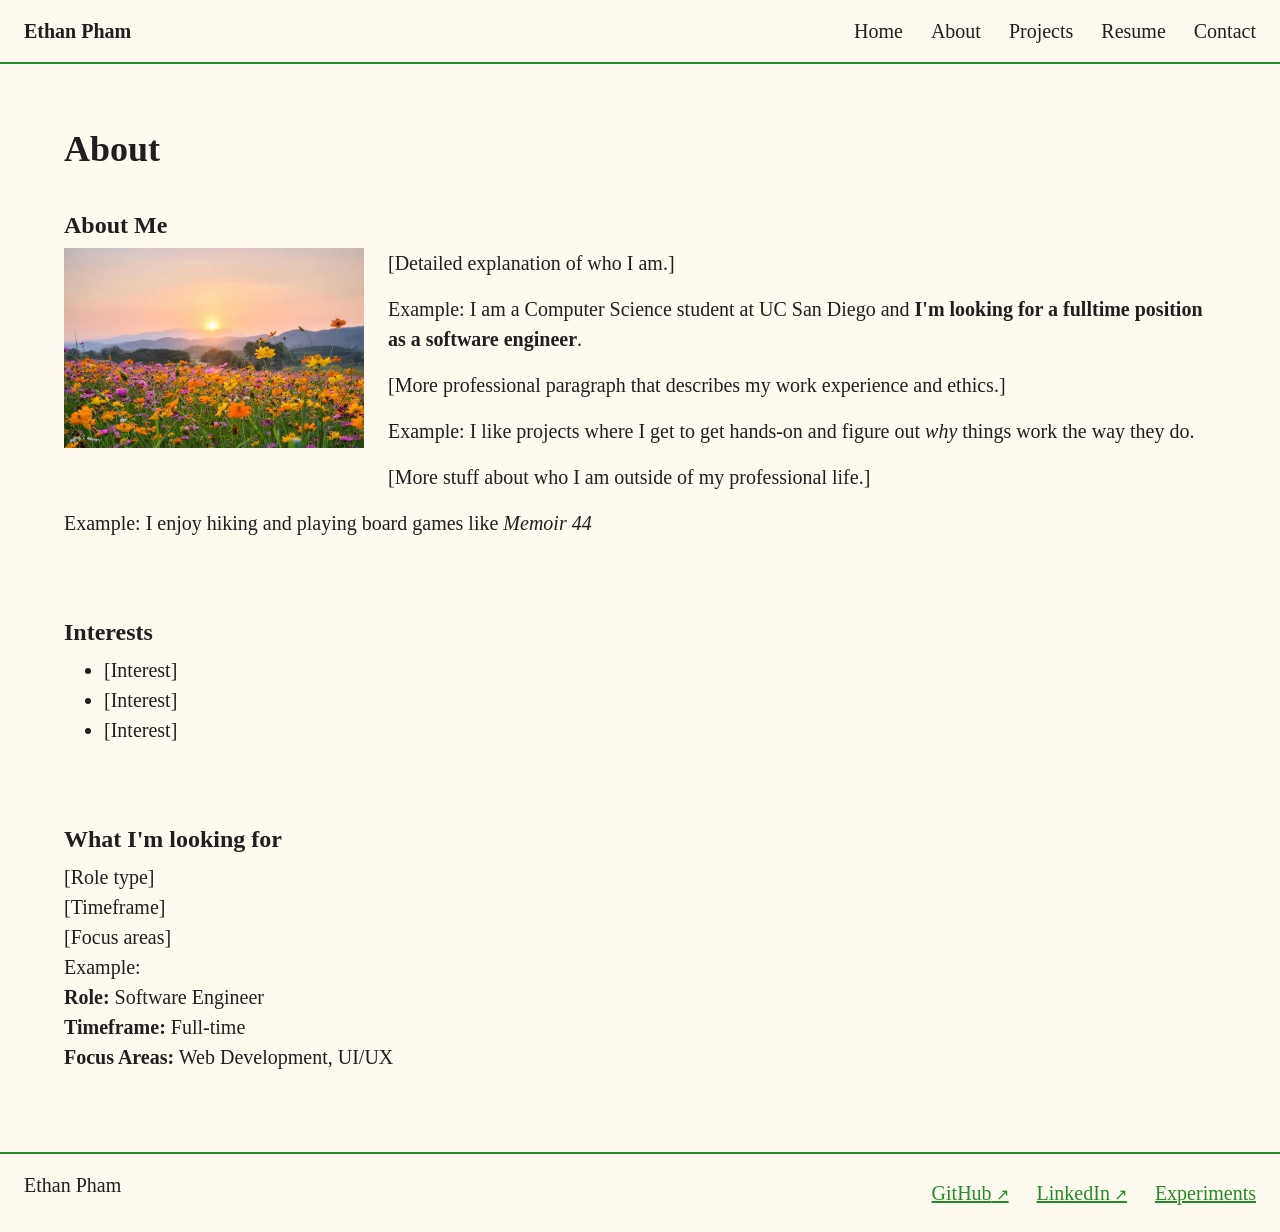
==== about.html @ 770a5edf "start" ====
<!DOCTYPE html>
<html lang="en">
<head>
    <meta charset="UTF-8">
    <meta name="viewport" content="width=device-width, initial-scale=1.0">
    <meta name = "view-transition" content = "same-origin">
    <title>Ethan Pham — About Me</title>
    <link rel="stylesheet" href="personal.css">
    <script> //Placeholder for third-party analytics script </script>
</head>
<body>
  <header>
    <a href="index.html">Ethan Pham</a>
    <nav>
      <ul>
        <li><a href="index.html">Home</a></li>
        <li><a href="about.html">About</a></li>
        <li><a href="projects.html">Projects</a></li>
        <li><a href="resume.html">Resume</a></li>
        <li><a href="contact.html">Contact</a></li>
      </ul>
    </nav>
  </header>

  <main>
    <h1>About</h1>

    <section>
        <h2>About Me</h2>
        <img src="images/placeholder.jpeg" alt="another photo" width="300" height="300">
        <p>[Detailed explanation of who I am.]</p>
        <p>Example: I am a Computer Science student at UC San Diego and <strong>I'm looking for a fulltime position as a software engineer</strong>.</p>
        <p>[More professional paragraph that describes my work experience and ethics.]</p>
        <p>Example: I like projects where I get to get hands-on and figure out <em>why</em> things work the way they do.</p>
        <p>[More stuff about who I am outside of my professional life.]</p>
        <p>Example: I enjoy hiking and playing board games like <i>Memoir 44</i></p>
    </section>

    <section>
        <h2>Interests</h2>
        <ul>
            <li>[Interest]</li>
            <li>[Interest]</li>
            <li>[Interest]</li>
        </ul>
    </section>

    <section>
        <h2>What I'm looking for</h2>
        <p>
            <span>[Role type]</span><br>
            <span>[Timeframe]</span><br>
            <span>[Focus areas]</span><br>

            <span>Example: </span><br>
            <span><b>Role:</b> Software Engineer</span><br>
            <span><b>Timeframe:</b> Full-time</span><br>
            <span><b>Focus Areas:</b> Web Development, UI/UX</span><br>
        </p>
        </section>
  </main>

  <footer>
        <p>Ethan Pham</p>
        <ul>
        <li><a href="https://github.com/">GitHub</a></li>
        <li><a href="https://linkedin.com/">LinkedIn</a></li>
        <li><a href="experiments.html">Experiments</a></li>
        </ul>
  </footer>

  <noscript>This site works without JavaScript.</noscript>
</body>
</html>
---- personal.css ----
:root {
    --color-accent: forestgreen;
    --color-button: mediumpurple;
    --color-bg: floralwhite;
    --color-text: #1f1f1f;
    --font-body: "Times New Roman", Times, Georgia, serif;
    --content-width: 72rem;
    --nav-gap: 1.75rem;
    --space: 2rem;
}

/* top header - not the dialog’s header on contact.html */
body > header {
    display: flex;
    justify-content: space-between;
    align-items: center;
    padding: 1rem 1.5rem;
    border-bottom: 2px solid var(--color-accent);
}

/* top left name link */
body > header > a {
    font-weight: 700;
    text-decoration: none;
    color: inherit;
}

/* header navigation */
nav ul {
    display: flex;
    gap: var(--nav-gap);
    list-style: none;
    margin: 0;
    padding: 0;
}

/* common footer */
body > footer {
    display: flex;
    justify-content: space-between;
    align-items: center;
    padding: 1rem 1.5rem;
    border-top: 2px solid var(--color-accent);
}

/* footer navigation */
body > footer > ul {
    display: flex;
    gap: var(--nav-gap);
    list-style: none;
    margin: 0;
    padding: 0;
}

/* shared heading spacing and line height */
h1, h2, h3 {
  line-height: 1.2;    
  margin-top: var(--space);    
  margin-bottom: 0.5rem; 
}

/* custom heading size*/
h1 {
    font-size: 2.25rem;
}

h2 {
    font-size: 1.5rem;
}

h3 {
    font-size: 1.2rem;
}

/* body*/
body {
    font-family: var(--font-body);
    font-size: 1.25rem;
    line-height: 1.5;
    color: var(--color-text);
    background: var(--color-bg);
    margin: 0;
}

/* centered content */
main {
    max-width: var(--content-width);
    margin: 0 auto;
    padding: var(--space) 1.5rem;
}

/* item spacing */
p, ul, ol {
    margin-top: 0;
    margin-bottom: 1rem;
}

/* section spacing */
section {
    margin-bottom: var(--space);
    display: flow-root;
}

/* button padding, border, background, and cursor */
button {
    font: inherit;
    font-size: 1rem;
    padding: 0.6em 1.2em;
    border: 1px solid var(--color-button);
    border-radius: 0.25em;
    background: var(--color-button);
    color: white;
    cursor: pointer;
}

/* form input and textarea sizing */
input, textarea {
    font: inherit;
    max-width: 100%;
    box-sizing: border-box;
}

/* form fieldset sizing */
fieldset {
    min-width: 0;
    max-width: 100%;
    box-sizing: border-box;
}

/* featured projects spacing */
section > div {
    display: flex;
    gap: var(--space);
}

/* featured project sizing */
section > div > article {
    flex: 1;
}

/* images inside any article */
article img {
    max-width: 100%;
    height: auto;
}

/* image float and spacing */
section > img {
    float: left;
    margin: 0 1.5rem 1rem 0;
    max-width: 100%;
    height: auto;
}

/* project grid layout */
main > div {
    display: grid;
    grid-template-columns: repeat(4, 1fr);
    gap: var(--space);
}

/* project grid article spacing */
main > div > article h2 {
    margin-top: 0.5rem;
}

/* media never wider than container */
img, video, iframe, canvas {
    max-width: 100%;
    height: auto;
}

iframe {
    width: 100%;
    aspect-ratio: 16 / 9;
    display: block;
}
/* responsive layout for smaller screens */
@media (max-width: 600px) {

    /* stack header items vertically */
    body > header {
        flex-direction: column;
        align-items: flex-start;
        gap: 0.75rem;
    }

    /* let nav items wrap onto multiple lines */
    nav ul {
        flex-wrap: wrap;
        gap: 1rem;
    }

    /* stack footer items vertically */
    body > footer {
        flex-direction: column;
        align-items: flex-start;
        gap: 0.75rem;
    }

    /* stack featured projects vertically */
    section > div {
        flex-direction: column;
    }

    /* stack project grid vertically */
    main > div {
        grid-template-columns: 1fr;
    }

    /* center section images */
    section > img {
        float: none;
        display: block;
        margin: 0 auto 1rem;
    }
}

/* remove underline from nav links */
nav a {
    text-decoration: none;
    color: inherit;
}

/* set link color everywhere */
a {
    color: var(--color-accent);
}
/* restore underline on hover for all links */
a:hover {
    color: var(--color-button);
    text-decoration: underline;   /* nav links have underline removed; this restores it on hover */
}

/* focus outline for links, buttons, and inputs */
a:focus, button:focus, input:focus, textarea:focus {
    outline: 3px solid var(--color-button);
    outline-offset: 2px;
}

/* add external link icon for links starting with http */
a[href^="http"]::after {
    content: " \2197";    /* ↗ up arrow */
    font-size: 0.8em;
}
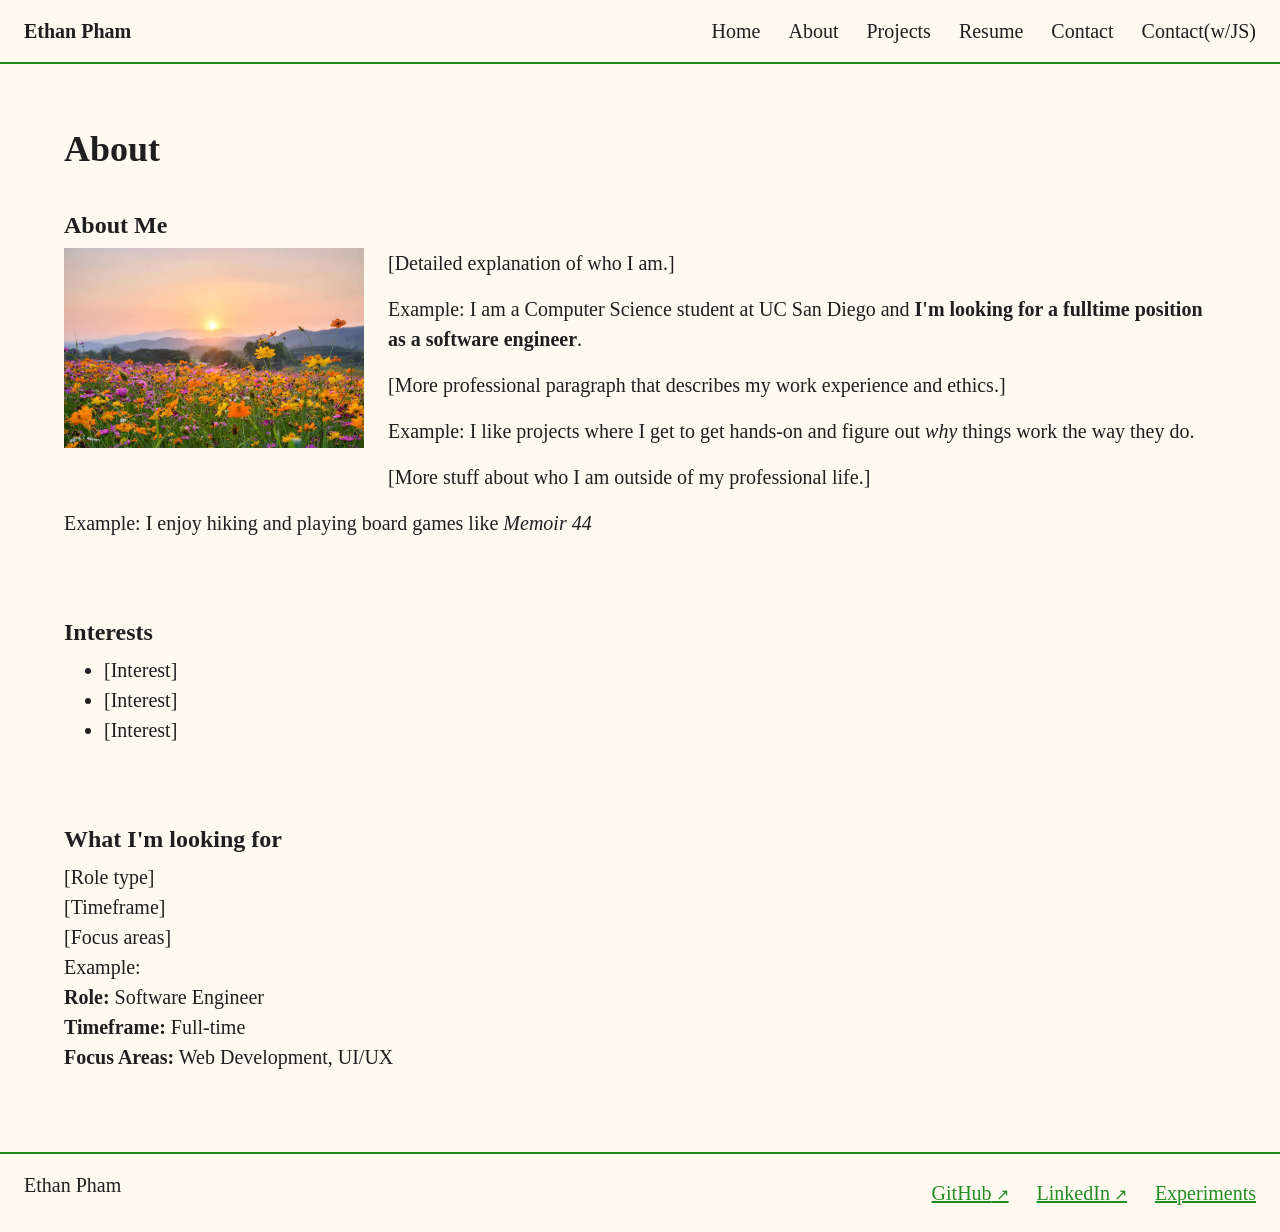
==== commit f70e6db4: "part 3" ====
--- a/about.html
+++ b/about.html
@@ -17,7 +17,8 @@
         <li><a href="about.html">About</a></li>
         <li><a href="projects.html">Projects</a></li>
         <li><a href="resume.html">Resume</a></li>
-        <li><a href="contact.html">Contact</a></li>
+        <li><a href="form-no-js.html">Contact</a></li>
+        <li><a href="form-with-js.html">Contact(w/JS)</a></li>
       </ul>
     </nav>
   </header>
--- a/personal.css
+++ b/personal.css
@@ -125,6 +125,9 @@
     min-width: 0;
     max-width: 100%;
     box-sizing: border-box;
+    display: flex;
+    flex-direction: column;
+    align-items: flex-start;
 }
 
 /* featured projects spacing */
@@ -175,6 +178,97 @@
     aspect-ratio: 16 / 9;
     display: block;
 }
+
+
+/* field instructions between a label and its control */
+fieldset p {
+    margin: 0 0 0.25rem;
+    font-size: 1rem;
+}
+
+/* fixed border and reserved icon space so validation never shifts layout */
+input, textarea {
+    border: 2px solid dimgray;
+    border-radius: 0.25em;
+    padding: 0.3em 2em 0.3em 0.5em;
+    margin-bottom: 0.5rem;
+    background-color: white;
+    background-repeat: no-repeat;
+    background-position: right 0.5em center;
+    background-size: 1.1em;
+}
+
+/* keep the textarea icon in the top corner, away from the resize handle */
+textarea {
+    background-position: right 0.5em top 0.5em;
+}
+
+/* required fields get an accent edge */
+input:required, textarea:required {
+    border-left: 5px solid var(--color-accent);
+}
+
+/* invalid after the user edits or tries to submit: dashed red border plus warning icon */
+input:user-invalid, textarea:user-invalid {
+    border-color: firebrick;
+    border-style: dashed;
+    background-image: url("data:image/svg+xml,%3Csvg xmlns='http://www.w3.org/2000/svg' viewBox='0 0 24 24'%3E%3Ccircle cx='12' cy='12' r='11' fill='%23b22222'/%3E%3Cpath d='M12 6v8' stroke='white' stroke-width='2.5' stroke-linecap='round'/%3E%3Ccircle cx='12' cy='18' r='1.5' fill='white'/%3E%3C/svg%3E");
+}
+
+/* valid after the user edits: green border plus check icon */
+input:user-valid, textarea:user-valid {
+    border-color: forestgreen;
+    background-image: url("data:image/svg+xml,%3Csvg xmlns='http://www.w3.org/2000/svg' viewBox='0 0 24 24'%3E%3Ccircle cx='12' cy='12' r='11' fill='%23228b22'/%3E%3Cpath d='M7 12.5l3.5 3.5L17 9' fill='none' stroke='white' stroke-width='2.5' stroke-linecap='round' stroke-linejoin='round'/%3E%3C/svg%3E");
+}
+
+/* headings inside the form message areas */
+#form-errors-area h3, #form-info-area h3 {
+    margin: 0 0 0.25rem;
+    font-size: 1rem;
+}
+
+/* error area only takes up space while an error is listed */
+#form-errors-area:has(li:not([hidden])) {
+    margin: 1rem 0;
+    padding: 0.75rem 1rem;
+    border: 2px dashed firebrick;
+    border-radius: 0.25em;
+    background: white;
+}
+
+/* list of current errors */
+#error-list {
+    margin: 0;
+    padding-left: 1.25rem;
+    font-size: 1rem;
+}
+
+/* information area with the character count */
+#form-info-area {
+    margin: 1rem 0;
+    font-size: 1rem;
+}
+
+/* character count: border space is reserved so warnings do not shift text */
+#comments-info {
+    margin: 0;
+    padding-left: 0.5rem;
+    border-left: 5px solid transparent;
+}
+
+/* near the limit: bold text and a marker bar, on top of the changed wording */
+#comments-info[data-state="warning"] {
+    font-weight: 700;
+    border-left-color: darkorange;
+}
+
+/* at the limit */
+#comments-info[data-state="limit"] {
+    font-weight: 700;
+    border-left-color: var(--color-text);
+}
+
+
 /* responsive layout for smaller screens */
 @media (max-width: 600px) {
 
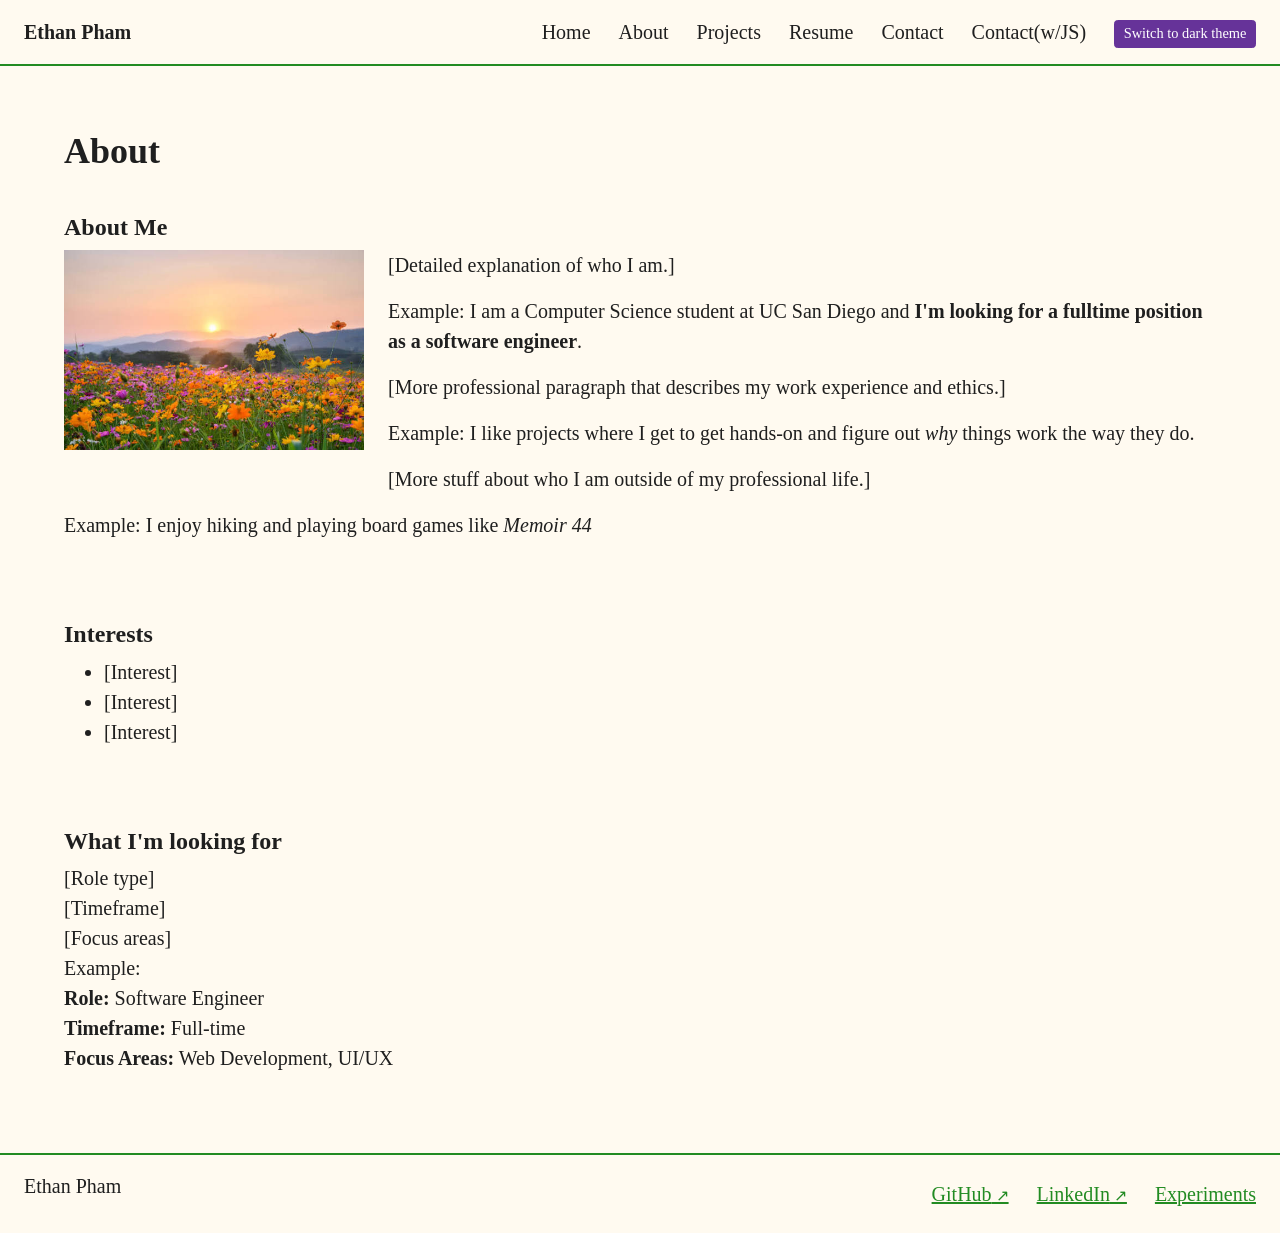
==== commit 293fe749: "part 4 - theme fade cause my eyes hurt" ====
--- a/about.html
+++ b/about.html
@@ -7,6 +7,7 @@
     <title>Ethan Pham — About Me</title>
     <link rel="stylesheet" href="personal.css">
     <script> //Placeholder for third-party analytics script </script>
+    <script src="theme.js"></script>
 </head>
 <body>
   <header>
@@ -19,6 +20,7 @@
         <li><a href="resume.html">Resume</a></li>
         <li><a href="form-no-js.html">Contact</a></li>
         <li><a href="form-with-js.html">Contact(w/JS)</a></li>
+        <li id="theme-control" hidden><button type="button">Switch to dark theme</button></li>
       </ul>
     </nav>
   </header>
--- a/personal.css
+++ b/personal.css
@@ -1,12 +1,35 @@
 :root {
+    /* light theme (default, also used when JavaScript is off) */
+    color-scheme: light;
     --color-accent: forestgreen;
-    --color-button: mediumpurple;
+    --color-button: rebeccapurple;
+    --color-button-text: white;
     --color-bg: floralwhite;
     --color-text: #1f1f1f;
+    --color-surface: white;
+    --color-border: dimgray;
+    --color-error: firebrick;
+    --color-valid: forestgreen;
+    --color-warning: darkorange;
     --font-body: "Times New Roman", Times, Georgia, serif;
     --content-width: 72rem;
     --nav-gap: 1.75rem;
     --space: 2rem;
+}
+
+/* dark theme: theme.js sets data-theme="dark" on the html element */
+:root[data-theme="dark"] {
+    color-scheme: dark;
+    --color-accent: #7fd47f;
+    --color-button: #b9a3f0;
+    --color-button-text: #1b1a17;
+    --color-bg: #1b1a17;
+    --color-text: #f2ede3;
+    --color-surface: #2a2824;
+    --color-border: #a8a39a;
+    --color-error: #ff8a80;
+    --color-valid: #7fd47f;
+    --color-warning: #ffb74d;
 }
 
 /* top header - not the dialog’s header on contact.html */
@@ -28,6 +51,7 @@
 /* header navigation */
 nav ul {
     display: flex;
+    align-items: center;
     gap: var(--nav-gap);
     list-style: none;
     margin: 0;
@@ -109,8 +133,14 @@
     border: 1px solid var(--color-button);
     border-radius: 0.25em;
     background: var(--color-button);
-    color: white;
+    color: var(--color-button-text);
     cursor: pointer;
+}
+
+/* smaller theme button so it fits the height of the nav links */
+nav button {
+    font-size: 0.9rem;
+    padding: 0.15em 0.6em;
 }
 
 /* form input and textarea sizing */
@@ -188,11 +218,12 @@
 
 /* fixed border and reserved icon space so validation never shifts layout */
 input, textarea {
-    border: 2px solid dimgray;
+    border: 2px solid var(--color-border);
     border-radius: 0.25em;
     padding: 0.3em 2em 0.3em 0.5em;
     margin-bottom: 0.5rem;
-    background-color: white;
+    color: var(--color-text);
+    background-color: var(--color-surface);
     background-repeat: no-repeat;
     background-position: right 0.5em center;
     background-size: 1.1em;
@@ -210,15 +241,24 @@
 
 /* invalid after the user edits or tries to submit: dashed red border plus warning icon */
 input:user-invalid, textarea:user-invalid {
-    border-color: firebrick;
+    border-color: var(--color-error);
     border-style: dashed;
     background-image: url("data:image/svg+xml,%3Csvg xmlns='http://www.w3.org/2000/svg' viewBox='0 0 24 24'%3E%3Ccircle cx='12' cy='12' r='11' fill='%23b22222'/%3E%3Cpath d='M12 6v8' stroke='white' stroke-width='2.5' stroke-linecap='round'/%3E%3Ccircle cx='12' cy='18' r='1.5' fill='white'/%3E%3C/svg%3E");
 }
 
 /* valid after the user edits: green border plus check icon */
 input:user-valid, textarea:user-valid {
-    border-color: forestgreen;
+    border-color: var(--color-valid);
     background-image: url("data:image/svg+xml,%3Csvg xmlns='http://www.w3.org/2000/svg' viewBox='0 0 24 24'%3E%3Ccircle cx='12' cy='12' r='11' fill='%23228b22'/%3E%3Cpath d='M7 12.5l3.5 3.5L17 9' fill='none' stroke='white' stroke-width='2.5' stroke-linecap='round' stroke-linejoin='round'/%3E%3C/svg%3E");
+}
+
+/* dark theme versions of the validation icons */
+:root[data-theme="dark"] input:user-invalid, :root[data-theme="dark"] textarea:user-invalid {
+    background-image: url("data:image/svg+xml,%3Csvg xmlns='http://www.w3.org/2000/svg' viewBox='0 0 24 24'%3E%3Ccircle cx='12' cy='12' r='11' fill='%23ff8a80'/%3E%3Cpath d='M12 6v8' stroke='%231b1a17' stroke-width='2.5' stroke-linecap='round'/%3E%3Ccircle cx='12' cy='18' r='1.5' fill='%231b1a17'/%3E%3C/svg%3E");
+}
+
+:root[data-theme="dark"] input:user-valid, :root[data-theme="dark"] textarea:user-valid {
+    background-image: url("data:image/svg+xml,%3Csvg xmlns='http://www.w3.org/2000/svg' viewBox='0 0 24 24'%3E%3Ccircle cx='12' cy='12' r='11' fill='%237fd47f'/%3E%3Cpath d='M7 12.5l3.5 3.5L17 9' fill='none' stroke='%231b1a17' stroke-width='2.5' stroke-linecap='round' stroke-linejoin='round'/%3E%3C/svg%3E");
 }
 
 /* headings inside the form message areas */
@@ -231,9 +271,9 @@
 #form-errors-area:has(li:not([hidden])) {
     margin: 1rem 0;
     padding: 0.75rem 1rem;
-    border: 2px dashed firebrick;
+    border: 2px dashed var(--color-error);
     border-radius: 0.25em;
-    background: white;
+    background: var(--color-surface);
 }
 
 /* list of current errors */
@@ -259,7 +299,7 @@
 /* near the limit: bold text and a marker bar, on top of the changed wording */
 #comments-info[data-state="warning"] {
     font-weight: 700;
-    border-left-color: darkorange;
+    border-left-color: var(--color-warning);
 }
 
 /* at the limit */
@@ -268,6 +308,17 @@
     border-left-color: var(--color-text);
 }
 
+/* theme switch view transition: slow the default cross-fade so it is easy to see */
+::view-transition-old(root), ::view-transition-new(root) {
+    animation-duration: 0.5s;
+}
+
+/* no view transition animation for users who ask for reduced motion */
+@media (prefers-reduced-motion: reduce) {
+    ::view-transition-group(*), ::view-transition-old(*), ::view-transition-new(*) {
+        animation: none;
+    }
+}
 
 /* responsive layout for smaller screens */
 @media (max-width: 600px) {
